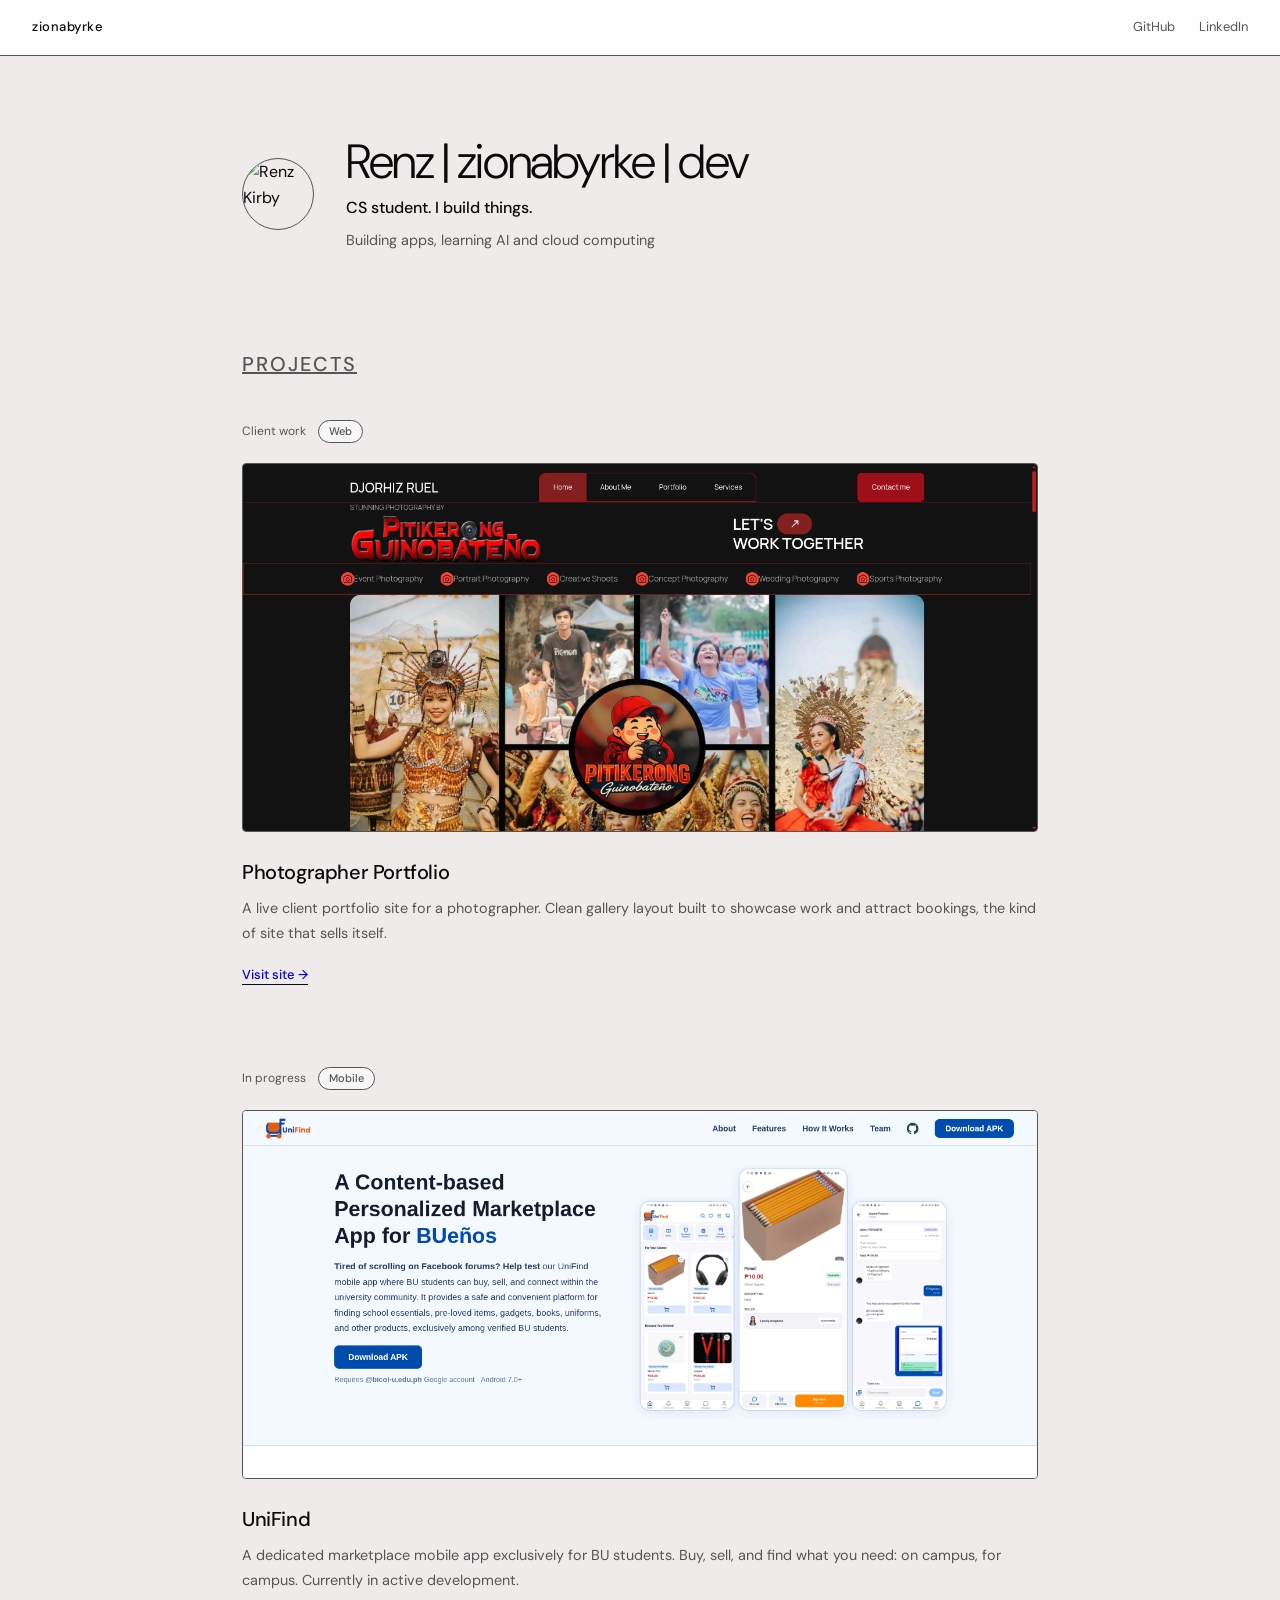
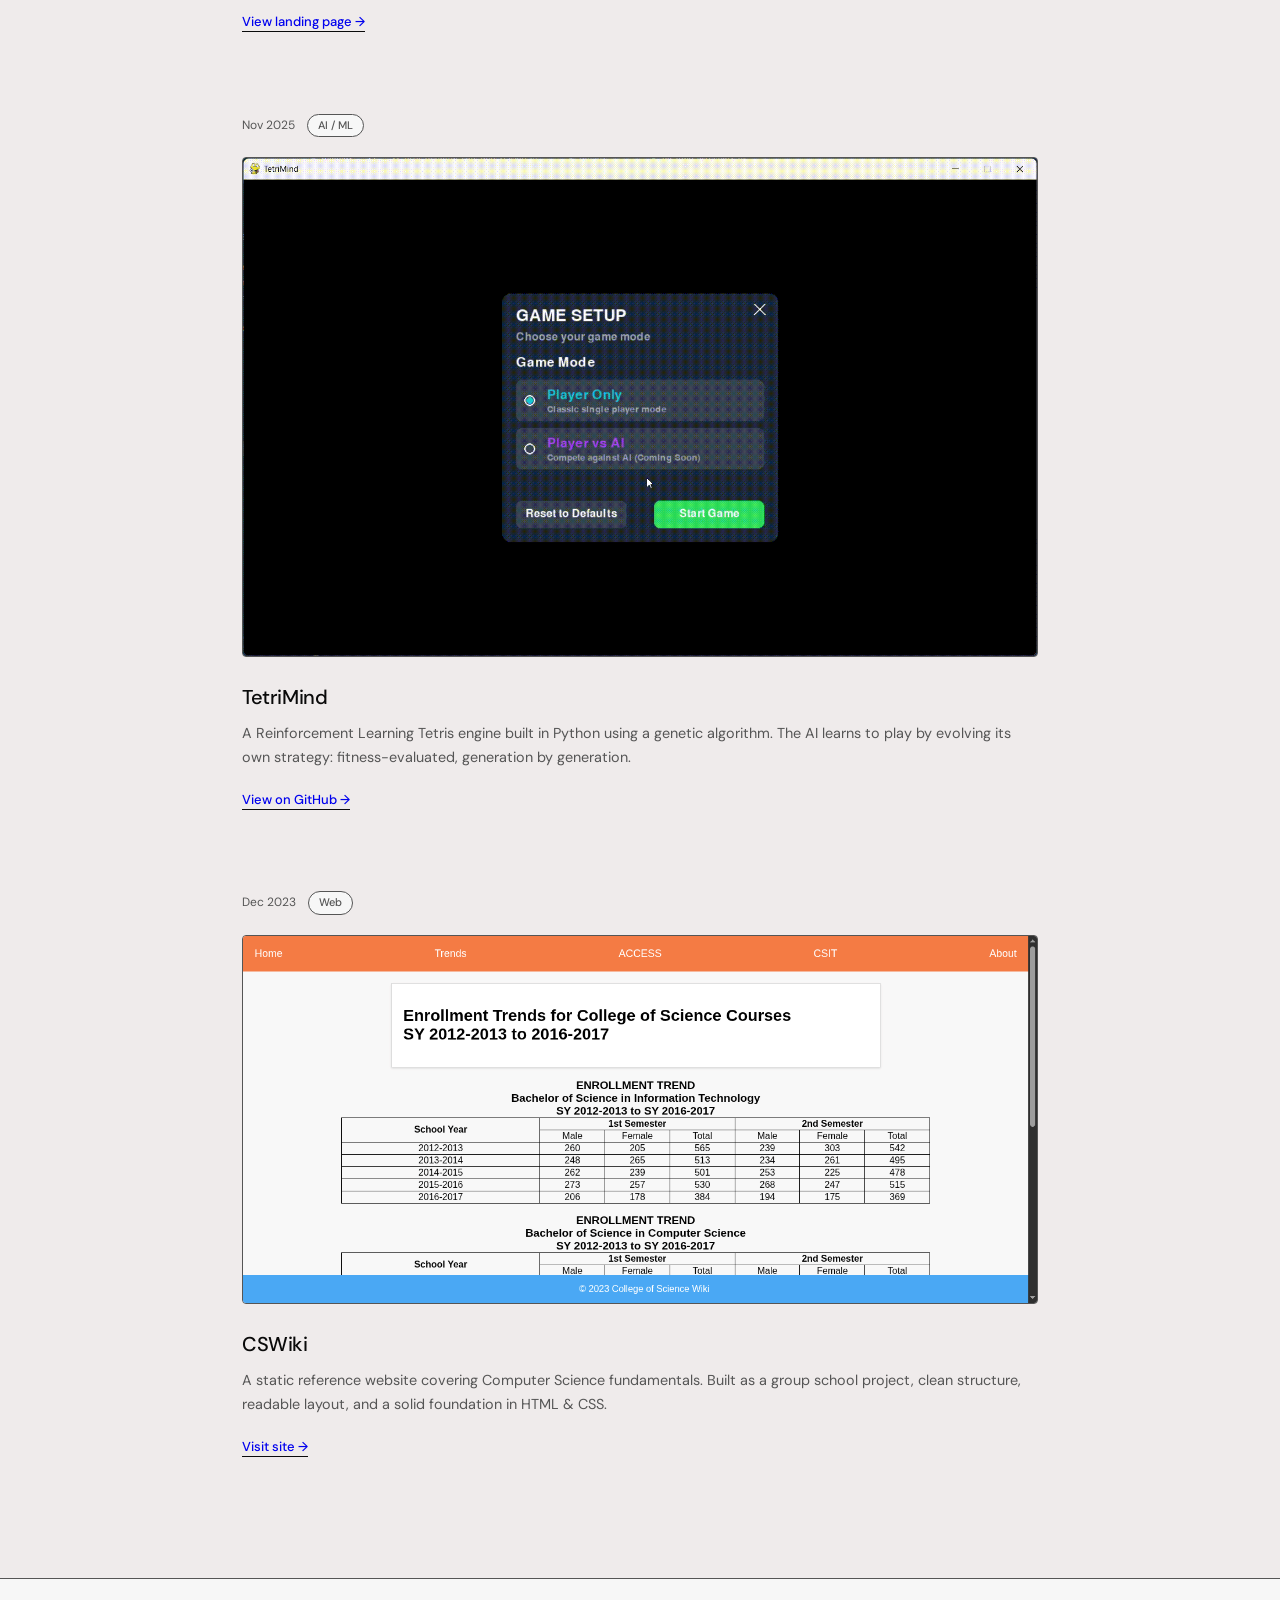
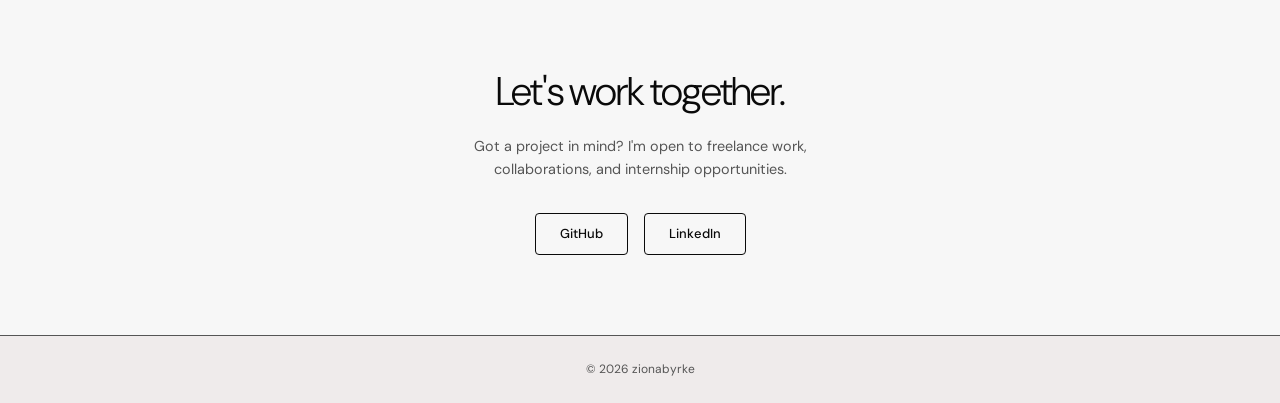
==== docs/index.html @ 16bec171 "feat: moved from /root to /docs, added screenshots" ====
<!DOCTYPE html>
<html lang="en">
<head>
  <meta charset="UTF-8" />
  <meta name="viewport" content="width=device-width, initial-scale=1.0" />
  <title>Renz | zionabyrke | dev</title>
  <meta name="description" content="Renz | CS student. I build things." />
  <link rel="icon" href="https://github.com/zionabyrke.png" />
  <link rel="stylesheet" href="style.css" />
  <link rel="preconnect" href="https://fonts.googleapis.com" />
  <link rel="preconnect" href="https://fonts.gstatic.com" crossorigin />
  <link href="https://fonts.googleapis.com/css2?family=DM+Sans:ital,opsz,wght@0,9..40,300;0,9..40,400;0,9..40,500;1,9..40,300&display=swap" rel="stylesheet" />
</head>
<body>

  <!-- NAV -->
  <nav class="nav">
    <span class="nav-logo">zionabyrke</span>
    <div class="nav-links">
      <a href="https://github.com/zionabyrke" target="_blank" rel="noopener">GitHub</a>
      <a href="https://linkedin.com/in/renz-kirby-onia-66911b3a5" target="_blank" rel="noopener">LinkedIn</a>
    </div>
  </nav>

  <!-- HERO -->
  <section class="hero">
    <div class="hero-inner">
      <img src="https://github.com/zionabyrke.png" alt="Renz Kirby" class="avatar" />
      <div class="hero-text">
        <h1>Renz | zionabyrke | dev</h1>
        <p class="tagline">CS student. I build things.</p>
        <p class="hero-sub">Building apps, learning AI and cloud computing</p>
      </div>
    </div>
  </section>

  <!-- PROJECTS -->
  <section class="projects">
    <h2 class="section-label">Projects</h2>

    <article class="project-card" data-index="0">
      <div class="project-meta">
        <span class="project-date">Client work</span>
        <span class="project-tag">Web</span>
      </div>
      <div class="project-body">
        <div class="project-image">
          <img src="assets/djorhiz-web.png" alt="Photographer Portfolio screenshot" />
        </div>
        <div class="project-content">
          <h3>Photographer Portfolio</h3>
          <p>A live client portfolio site for a photographer. Clean gallery layout built to showcase work and attract bookings, the kind of site that sells itself.</p>
          <div class="project-footer">
            <a href="https://pitikerong-guinobateno.vercel.app" target="_blank" rel="noopener" class="project-link">Visit site &rarr;</a>
          </div>
        </div>
      </div>
    </article>

    <article class="project-card" data-index="1">
      <div class="project-meta">
        <span class="project-date">In progress</span>
        <span class="project-tag">Mobile</span>
      </div>
      <div class="project-body">
        <div class="project-image">
          <img src="assets/UniFind-mobile.png" alt="UniFind screenshot" />
        </div>
        <div class="project-content">
          <h3>UniFind</h3>
          <p>A dedicated marketplace mobile app exclusively for BU students. Buy, sell, and find what you need: on campus, for campus. Currently in active development.</p>
          <div class="project-footer">
            <a href="https://zionabyrke.github.io/UniFind-mobile/" target="_blank" rel="noopener" class="project-link">View landing page &rarr;</a>
          </div>
        </div>
      </div>
    </article>

    <article class="project-card" data-index="2">
      <div class="project-meta">
        <span class="project-date">Nov 2025</span>
        <span class="project-tag">AI / ML</span>
      </div>
      <div class="project-body">
        <div class="project-image">
          <img src="assets/game_demo.gif" alt="TetriMind screenshot" />
        </div>
        <div class="project-content">
          <h3>TetriMind</h3>
          <p>A Reinforcement Learning Tetris engine built in Python using a genetic algorithm. The AI learns to play by evolving its own strategy: fitness-evaluated, generation by generation.</p>
          <div class="project-footer">
            <a href="assets/cswiki-web.png" target="_blank" rel="noopener" class="project-link">View on GitHub &rarr;</a>
          </div>
        </div>
      </div>
    </article>

    <article class="project-card" data-index="3">
      <div class="project-meta">
        <span class="project-date">Dec 2023</span>
        <span class="project-tag">Web</span>
      </div>
      <div class="project-body">
        <div class="project-image">
          <img src="assets/cswiki-web.png" alt="CSWiki screenshot" />
        </div>
        <div class="project-content">
          <h3>CSWiki</h3>
          <p>A static reference website covering Computer Science fundamentals. Built as a group school project, clean structure, readable layout, and a solid foundation in HTML &amp; CSS.</p>
          <div class="project-footer">
            <a href="https://zionabyrke.github.io/group5-cswiki/Home.html" target="_blank" rel="noopener" class="project-link">Visit site &rarr;</a>
          </div>
        </div>
      </div>
    </article>

  </section>

  <!-- CONTACT -->
  <section class="contact">
    <div class="contact-inner">
      <h2>Let's work together.</h2>
      <p>Got a project in mind? I'm open to freelance work, collaborations, and internship opportunities.</p>
      <div class="contact-links">
        <a href="https://github.com/zionabyrke" target="_blank" rel="noopener" class="contact-btn">GitHub</a>
        <a href="https://linkedin.com/in/renz-kirby-onia-66911b3a5" target="_blank" rel="noopener" class="contact-btn">LinkedIn</a>
      </div>
    </div>
  </section>

  <footer class="footer">
    <span>&copy; 2026 zionabyrke</span>
  </footer>

  <script src="script.js"></script>
</body>
</html>
---- docs/style.css ----
*, *::before, *::after {
  box-sizing: border-box;
  margin: 0;
  padding: 0;
}
:root {
  --black: #0a0a0a;
  --white: #efebeb;
  --gray-100: #f7f7f7;
  --gray-600: #555555;
  --font: 'DM Sans', sans-serif;
  --max-w: 860px;
  --radius: 4px;
  --transition: 0.2s ease;
}
html {
  scroll-behavior: smooth;
}
body {
  font-family: var(--font);
  background: var(--white);
  color: var(--black);
  font-size: 16px;
  line-height: 1.6;
  -webkit-font-smoothing: antialiased;
}

/* NAV */
.nav {
  position: sticky;
  top: 0;
  z-index: 100;
  background: rgba(255,255,255,0.92);
  backdrop-filter: blur(8px);
  border-bottom: 1px solid var(--gray-600);
  display: flex;
  align-items: center;
  justify-content: space-between;
  padding: 0 2rem;
  height: 56px;
}
.nav-logo {
  font-size: 13px;
  font-weight: 500;
  letter-spacing: 0.04em;
  color: var(--black);
}
.nav-links {
  display: flex;
  gap: 1.5rem;
}
.nav-links a {
  font-size: 13px;
  font-weight: 400;
  color: var(--gray-600);
  text-decoration: none;
  transition: color var(--transition);
}
.nav-links a:hover {
  color: var(--black);
}

/* HERO */
.hero {
  max-width: var(--max-w);
  margin: 0 auto;
  padding: 5rem 2rem 4rem;
}
.hero-inner {
  display: flex;
  align-items: center;
  gap: 2rem;
}
.avatar {
  width: 72px;
  height: 72px;
  border-radius: 50%;
  object-fit: cover;
  border: 1px solid var(--gray-600);
  flex-shrink: 0;
}
.hero-text h1 {
  font-size: clamp(2rem, 5vw, 3rem);
  font-weight: 300;
  letter-spacing: -0.03em;
  line-height: 1.1;
  margin-bottom: 0.4rem;
}
.tagline {
  font-size: 1rem;
  font-weight: 500;
  color: var(--black);
  margin-bottom: 0.5rem;
}
.hero-sub {
  font-size: 0.9rem;
  color: var(--gray-600);
  max-width: 550px;
  line-height: 1.6;
}

/* PROJECTS */
.projects {
  max-width: var(--max-w);
  margin: 0 auto;
  padding: 2rem 2rem 5rem;
}
.section-label {
  font-size: 20px;
  font-weight: 500;
  letter-spacing: 0.1em;
  text-transform: uppercase;
  color: var(--gray-600);
  text-decoration: underline;
}
.project-card {
  padding: 2.5rem 0;
  opacity: 0;
  transform: translateY(20px);
  transition: opacity 0.5s ease, transform 0.5s ease;
}
.project-card.visible {
  opacity: 1;
  transform: translateY(0);
}
.project-meta {
  display: flex;
  align-items: center;
  gap: 0.75rem;
  margin-bottom: 1.25rem;
}
.project-date {
  font-size: 12px;
  color: var(--gray-600);
  font-weight: 400;
}
.project-tag {
  font-size: 11px;
  font-weight: 500;
  color: var(--gray-600);
  background: var(--gray-100);
  padding: 2px 10px;
  border-radius: 100px;
  border: 1px solid var(--gray-600);
}
.project-body {
  display: flex;
  flex-direction: column;
  gap: 1.5rem;
}
.project-image {
  width: 100%;
  border-radius: var(--radius);
  overflow: hidden;
  border: 1px solid var(--gray-600);
  background: var(--gray-100);
}
.project-image img {
  width: 100%;
  display: block;
  transition: transform 0.4s ease;
}
.project-card:hover .project-image img {
  transform: scale(1.01);
}
.project-content h3 {
  font-size: 1.25rem;
  font-weight: 500;
  letter-spacing: -0.02em;
  margin-bottom: 0.5rem;
}
.project-content p {
  font-size: 0.9rem;
  color: var(--gray-600);
  line-height: 1.7;
  max-width: 900px;
}
.project-footer {
  margin-top: 1rem;
}
.project-link {
  font-size: 13px;
  font-weight: 500;
  color: var(#0000EE);
  text-decoration: none;
  border-bottom: 1px solid var(--black);
  padding-bottom: 1px;
  transition: opacity var(--transition);
}
.project-link:hover {
  opacity: 0.5;
}

/* CONTACT */
.contact {
  border-top: 1px solid var(--gray-600);
  background: var(--gray-100);
}
.contact-inner {
  max-width: var(--max-w);
  margin: 0 auto;
  padding: 5rem 2rem;
  text-align: center;
}
.contact-inner h2 {
  font-size: clamp(1.75rem, 4vw, 2.5rem);
  font-weight: 300;
  letter-spacing: -0.03em;
  margin-bottom: 0.75rem;
}
.contact-inner p {
  font-size: 0.9rem;
  color: var(--gray-600);
  max-width: 400px;
  margin: 0 auto 2rem;
}
.contact-links {
  display: flex;
  gap: 1rem;
  justify-content: center;
  flex-wrap: wrap;
}
.contact-btn {
  display: inline-block;
  font-size: 13px;
  font-weight: 500;
  color: var(--black);
  text-decoration: none;
  border: 1px solid var(--black);
  padding: 0.6rem 1.5rem;
  border-radius: var(--radius);
  transition: background var(--transition), color var(--transition);
}
.contact-btn:hover {
  background: var(--black);
  color: var(--white);
}

/* FOOTER */
.footer {
  text-align: center;
  padding: 1.5rem 2rem;
  font-size: 12px;
  color: var(--gray-600);
  border-top: 1px solid var(--gray-600);
}

/* RESPONSIVE */
@media (max-width: 600px) {
  .nav {
    padding: 0 1.25rem;
  }

  .hero {
    padding: 3rem 1.25rem 2.5rem;
  }

  .hero-inner {
    flex-direction: column;
    align-items: flex-start;
    gap: 1rem;
  }

  .projects {
    padding: 1.5rem 1.25rem 4rem;
  }

  .contact-inner {
    padding: 3.5rem 1.25rem;
  }
}

@media (min-width: 601px) and (max-width: 900px) {
  .hero, .projects, .contact-inner {
    padding-left: 2rem;
    padding-right: 2rem;
  }
}
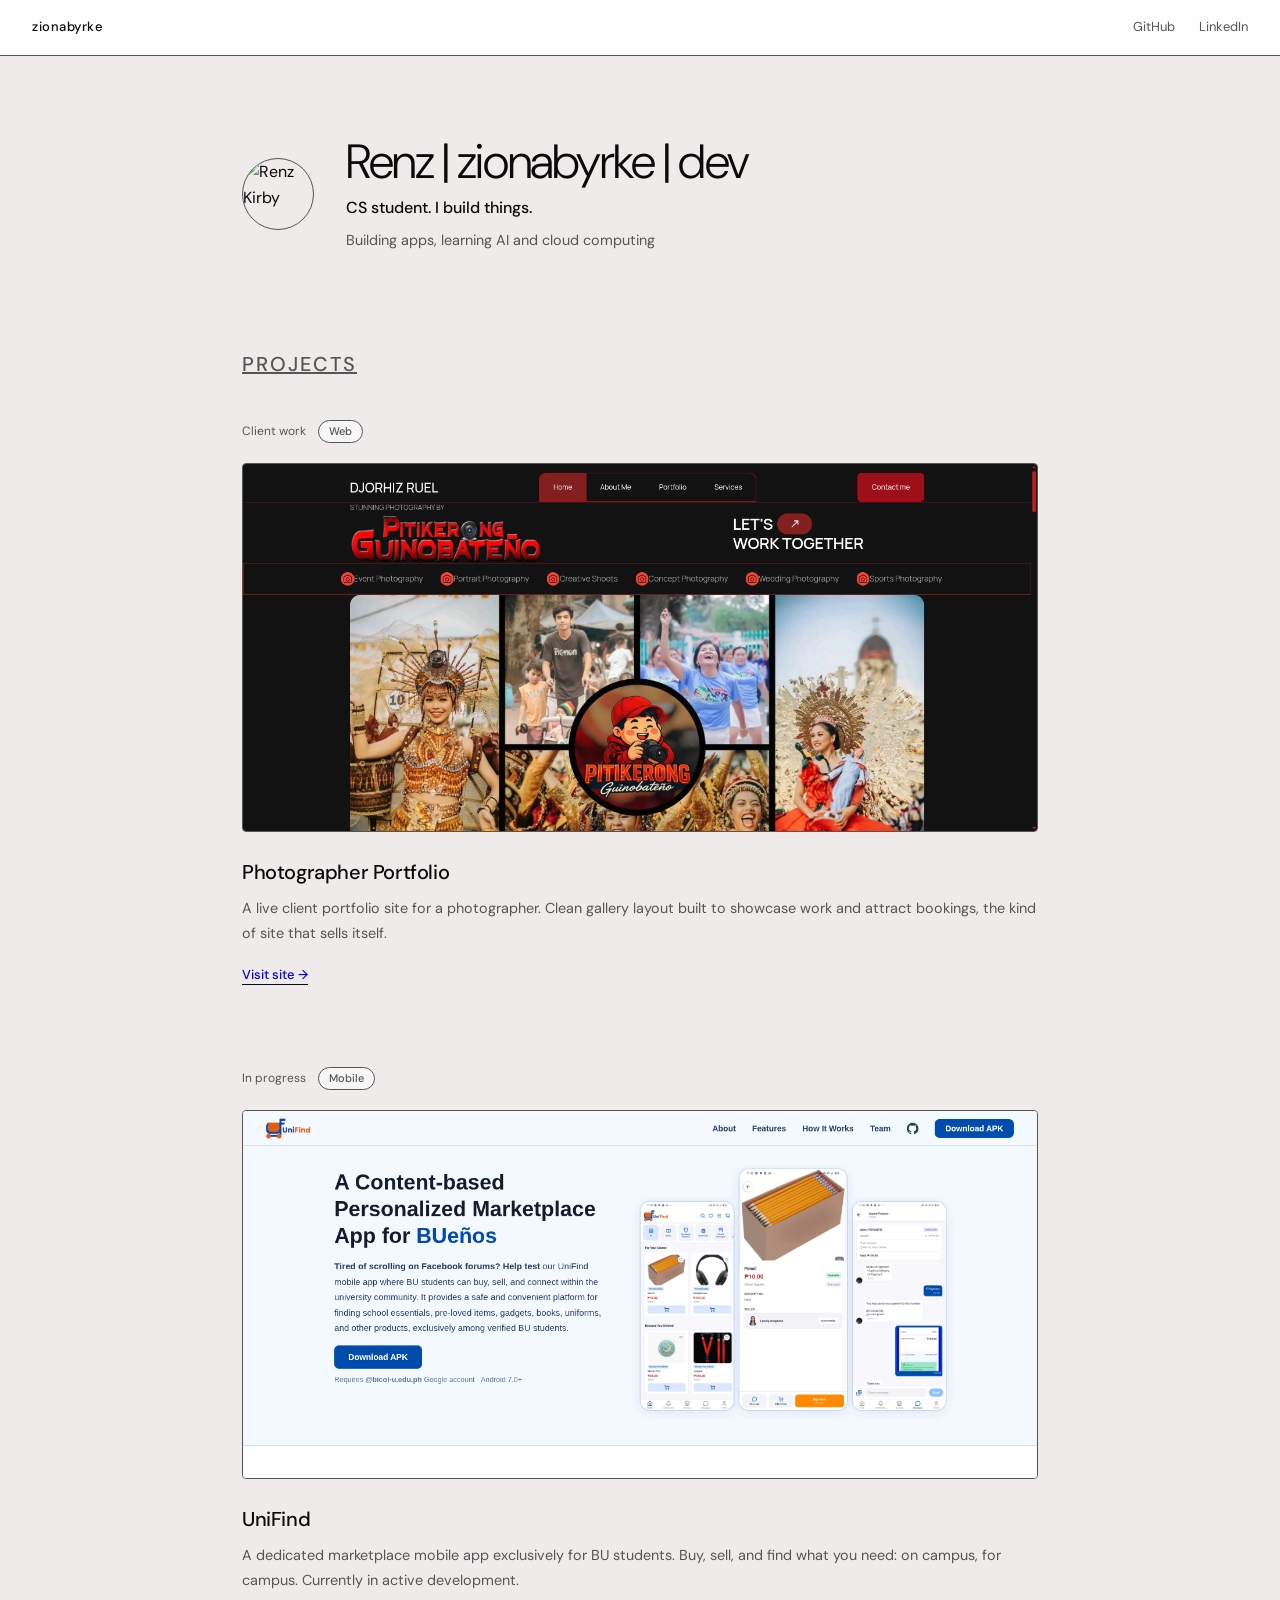
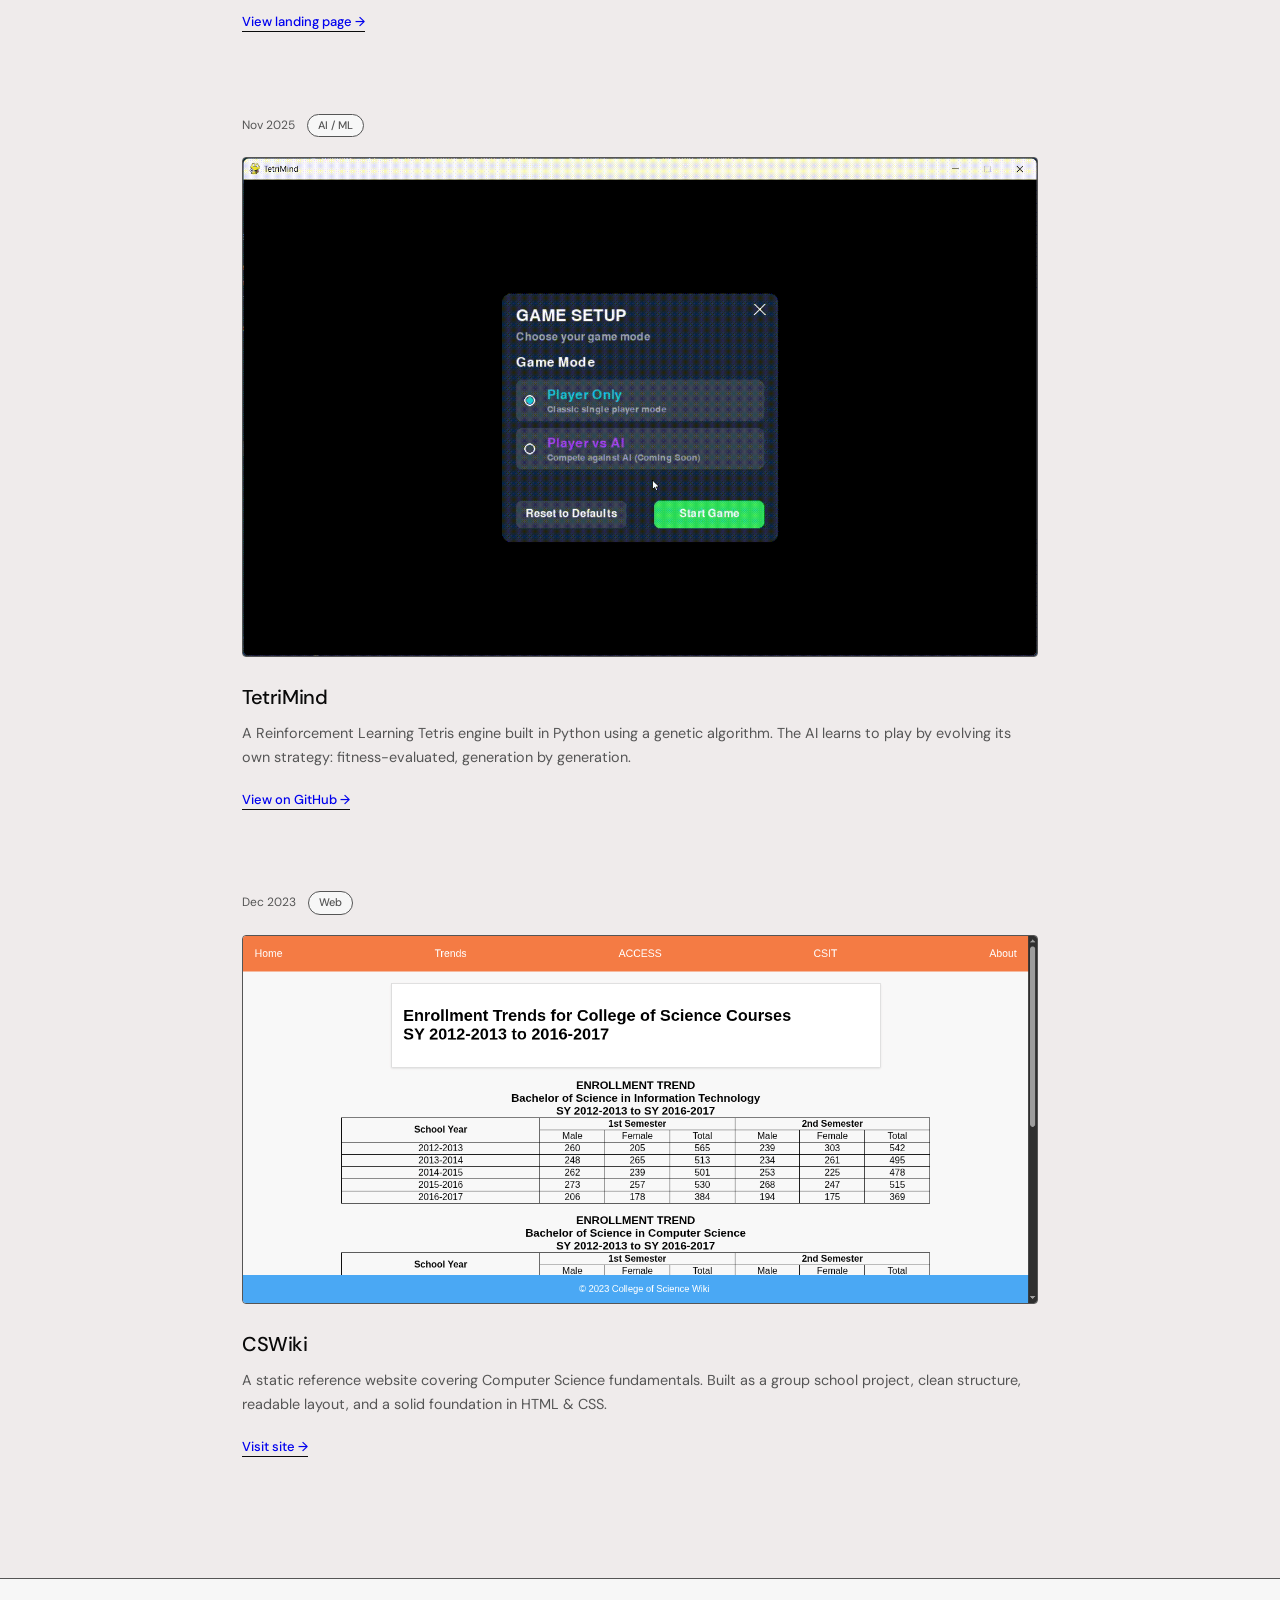
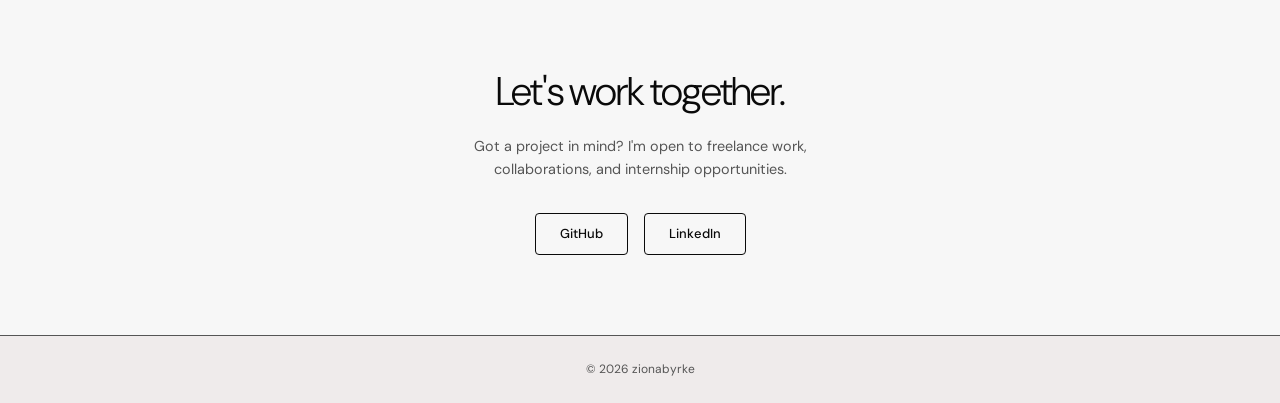
==== commit 48140b6d: "fix: tetrimind project wrong repo link" ====
--- a/docs/index.html
+++ b/docs/index.html
@@ -89,7 +89,7 @@
           <h3>TetriMind</h3>
           <p>A Reinforcement Learning Tetris engine built in Python using a genetic algorithm. The AI learns to play by evolving its own strategy: fitness-evaluated, generation by generation.</p>
           <div class="project-footer">
-            <a href="assets/cswiki-web.png" target="_blank" rel="noopener" class="project-link">View on GitHub &rarr;</a>
+            <a href="http://github.com/zionabyrke/TetriMind" target="_blank" rel="noopener" class="project-link">View on GitHub &rarr;</a>
           </div>
         </div>
       </div>
